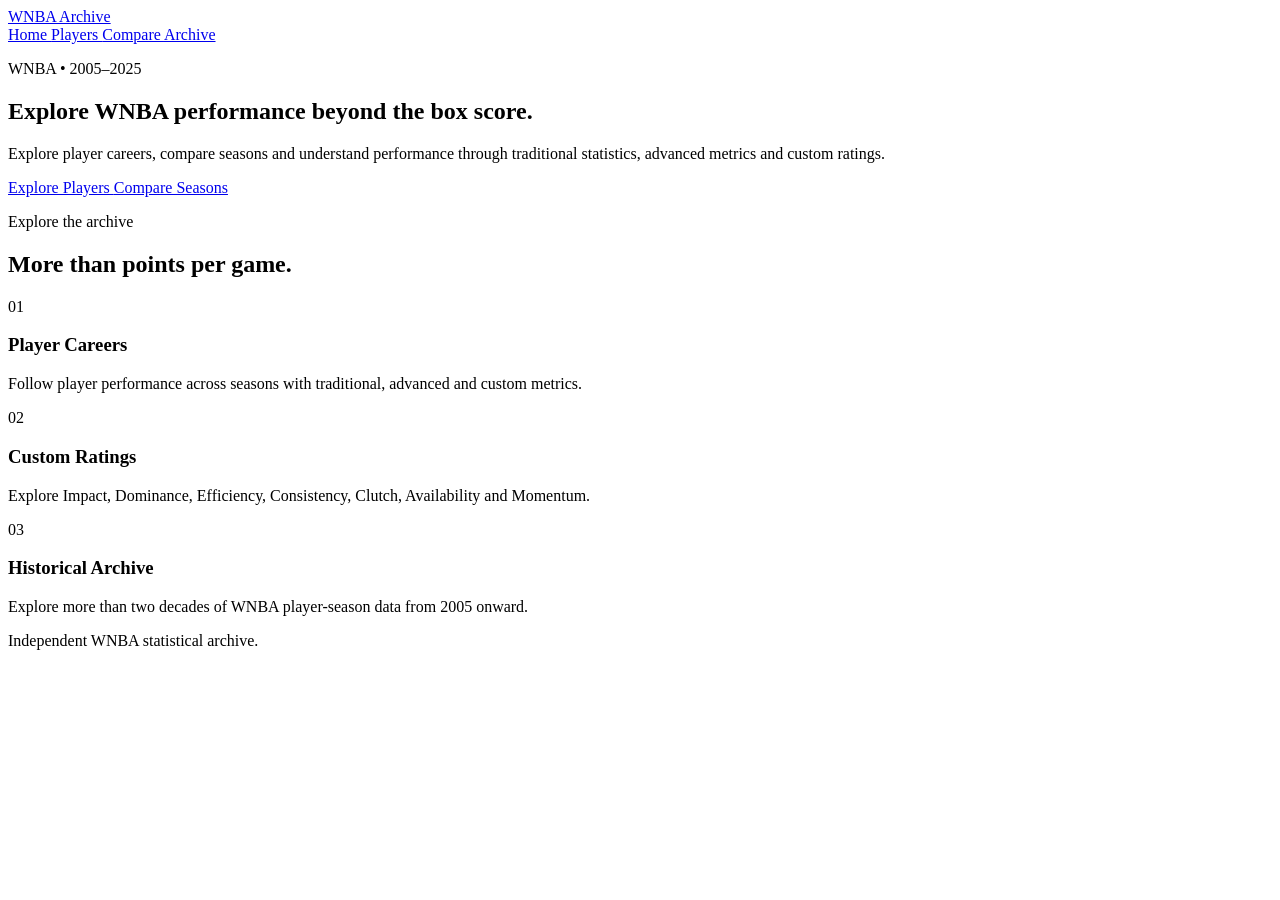
==== index.html @ b2551b7a "Create homepage" ====
<!DOCTYPE html>
<html lang="en">
<head>
    <meta charset="UTF-8">

    <meta
        name="viewport"
        content="width=device-width, initial-scale=1.0"
    >

    <title>WNBA Archive</title>

    <link
        rel="stylesheet"
        href="css/styles.css"
    >
</head>

<body>

    <header class="site-header">

        <div class="container nav-container">

            <a
                href="index.html"
                class="logo"
            >
                WNBA Archive
            </a>

            <nav class="main-nav">

                <a href="index.html">
                    Home
                </a>

                <a href="players.html">
                    Players
                </a>

                <a href="#">
                    Compare
                </a>

                <a href="#">
                    Archive
                </a>

            </nav>

        </div>

    </header>


    <main>

        <section class="hero">

            <div class="container hero-content">

                <p class="eyebrow">
                    WNBA • 2005–2025
                </p>

                <h1>
                    Explore WNBA performance beyond the box score.
                </h1>

                <p class="hero-text">
                    Explore player careers, compare seasons and understand
                    performance through traditional statistics, advanced
                    metrics and custom ratings.
                </p>


                <div class="hero-actions">

                    <a
                        href="players.html"
                        class="button primary-button"
                    >
                        Explore Players
                    </a>

                    <a
                        href="#"
                        class="button secondary-button"
                    >
                        Compare Seasons
                    </a>

                </div>

            </div>

        </section>


        <section class="feature-section">

            <div class="container">

                <div class="section-heading">

                    <p class="eyebrow">
                        Explore the archive
                    </p>

                    <h2>
                        More than points per game.
                    </h2>

                </div>


                <div class="feature-grid">

                    <article class="feature-card">

                        <span class="feature-number">
                            01
                        </span>

                        <h3>
                            Player Careers
                        </h3>

                        <p>
                            Follow player performance across seasons
                            with traditional, advanced and custom metrics.
                        </p>

                    </article>


                    <article class="feature-card">

                        <span class="feature-number">
                            02
                        </span>

                        <h3>
                            Custom Ratings
                        </h3>

                        <p>
                            Explore Impact, Dominance, Efficiency,
                            Consistency, Clutch, Availability and Momentum.
                        </p>

                    </article>


                    <article class="feature-card">

                        <span class="feature-number">
                            03
                        </span>

                        <h3>
                            Historical Archive
                        </h3>

                        <p>
                            Explore more than two decades of WNBA
                            player-season data from 2005 onward.
                        </p>

                    </article>

                </div>

            </div>

        </section>

    </main>


    <footer class="site-footer">

        <div class="container">

            <p>
                Independent WNBA statistical archive.
            </p>

        </div>

    </footer>


</body>
</html>
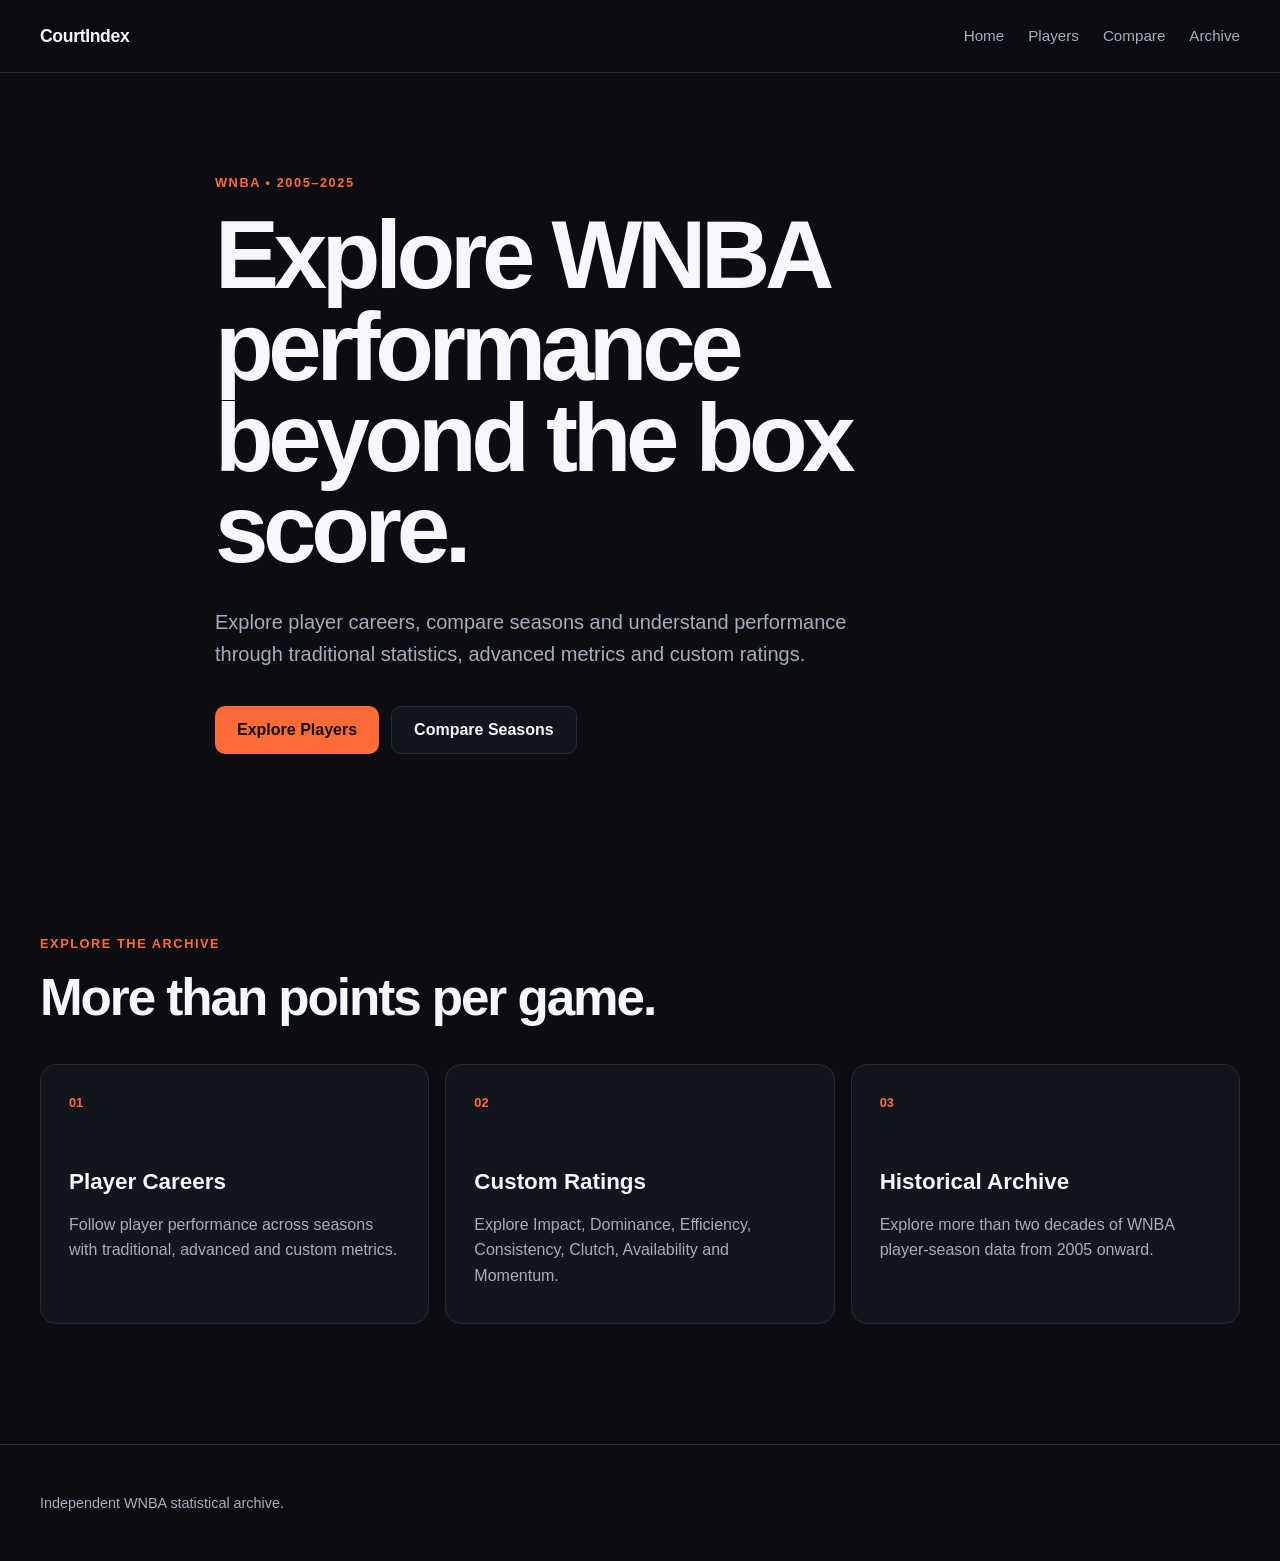
==== commit 498e4719: "Update index.html" ====
--- a/index.html
+++ b/index.html
@@ -8,7 +8,7 @@
         content="width=device-width, initial-scale=1.0"
     >
 
-    <title>WNBA Archive</title>
+    <title>CourtIndex</title>
 
     <link
         rel="stylesheet"
@@ -26,7 +26,7 @@
                 href="index.html"
                 class="logo"
             >
-                WNBA Archive
+                CourtIndex
             </a>
 
             <nav class="main-nav">
@@ -193,4 +193,4 @@
 
 
 </body>
-</html>+</html>
--- a/css/styles.css
+++ b/css/styles.css
@@ -0,0 +1,805 @@
+/* =========================================================
+   WNBA ARCHIVE
+   GLOBAL STYLES
+   ========================================================= */
+
+
+:root {
+
+    --background: #0b0d12;
+
+    --surface: #12151d;
+
+    --surface-light: #191d27;
+
+    --border: #252a36;
+
+    --text: #f5f7fb;
+
+    --text-muted: #a5adbd;
+
+    --accent: #ff6b35;
+
+    --accent-hover: #ff8055;
+
+    --max-width: 1200px;
+
+}
+
+
+/* =========================================================
+   RESET
+   ========================================================= */
+
+* {
+    box-sizing: border-box;
+}
+
+
+html {
+    scroll-behavior: smooth;
+}
+
+
+body {
+
+    margin: 0;
+
+    font-family:
+        Inter,
+        -apple-system,
+        BlinkMacSystemFont,
+        "Segoe UI",
+        sans-serif;
+
+    background:
+        var(--background);
+
+    color:
+        var(--text);
+
+    line-height: 1.6;
+
+}
+
+
+a {
+    color: inherit;
+    text-decoration: none;
+}
+
+
+img {
+    max-width: 100%;
+}
+
+
+/* =========================================================
+   CONTAINER
+   ========================================================= */
+
+.container {
+
+    width: min(
+        calc(100% - 32px),
+        var(--max-width)
+    );
+
+    margin-inline: auto;
+
+}
+
+
+/* =========================================================
+   HEADER
+   ========================================================= */
+
+.site-header {
+
+    position: sticky;
+
+    top: 0;
+
+    z-index: 100;
+
+    border-bottom:
+        1px solid var(--border);
+
+    background:
+        rgba(11, 13, 18, 0.94);
+
+    backdrop-filter:
+        blur(12px);
+
+}
+
+
+.nav-container {
+
+    min-height: 72px;
+
+    display: flex;
+
+    align-items: center;
+
+    justify-content: space-between;
+
+    gap: 24px;
+
+}
+
+
+.logo {
+
+    font-size: 1.1rem;
+
+    font-weight: 800;
+
+    letter-spacing: -0.02em;
+
+}
+
+
+.main-nav {
+
+    display: flex;
+
+    align-items: center;
+
+    gap: 24px;
+
+    font-size: 0.95rem;
+
+    color:
+        var(--text-muted);
+
+}
+
+
+.main-nav a:hover {
+
+    color:
+        var(--text);
+
+}
+
+
+/* =========================================================
+   HERO
+   ========================================================= */
+
+.hero {
+
+    min-height: 70vh;
+
+    display: flex;
+
+    align-items: center;
+
+    padding:
+        100px 0;
+
+}
+
+
+.hero-content {
+
+    max-width:
+        850px;
+
+}
+
+
+.eyebrow {
+
+    margin:
+        0 0 16px;
+
+    color:
+        var(--accent);
+
+    font-size:
+        0.8rem;
+
+    font-weight:
+        800;
+
+    letter-spacing:
+        0.12em;
+
+    text-transform:
+        uppercase;
+
+}
+
+
+.hero h1 {
+
+    margin:
+        0;
+
+    max-width:
+        800px;
+
+    font-size:
+        clamp(
+            3rem,
+            8vw,
+            6rem
+        );
+
+    line-height:
+        0.95;
+
+    letter-spacing:
+        -0.055em;
+
+}
+
+
+.hero-text {
+
+    max-width:
+        700px;
+
+    margin:
+        32px 0 0;
+
+    color:
+        var(--text-muted);
+
+    font-size:
+        clamp(
+            1.05rem,
+            2vw,
+            1.25rem
+        );
+
+}
+
+
+.hero-actions {
+
+    display:
+        flex;
+
+    flex-wrap:
+        wrap;
+
+    gap:
+        12px;
+
+    margin-top:
+        36px;
+
+}
+
+
+/* =========================================================
+   BUTTONS
+   ========================================================= */
+
+.button {
+
+    min-height:
+        48px;
+
+    display:
+        inline-flex;
+
+    align-items:
+        center;
+
+    justify-content:
+        center;
+
+    padding:
+        0 22px;
+
+    border-radius:
+        10px;
+
+    font-weight:
+        700;
+
+    transition:
+        0.2s ease;
+
+}
+
+
+.primary-button {
+
+    background:
+        var(--accent);
+
+    color:
+        #111;
+
+}
+
+
+.primary-button:hover {
+
+    background:
+        var(--accent-hover);
+
+    transform:
+        translateY(-1px);
+
+}
+
+
+.secondary-button {
+
+    border:
+        1px solid var(--border);
+
+    background:
+        var(--surface);
+
+}
+
+
+.secondary-button:hover {
+
+    background:
+        var(--surface-light);
+
+}
+
+
+/* =========================================================
+   FEATURE SECTION
+   ========================================================= */
+
+.feature-section {
+
+    padding:
+        80px 0 120px;
+
+}
+
+
+.section-heading {
+
+    max-width:
+        700px;
+
+    margin-bottom:
+        40px;
+
+}
+
+
+.section-heading h2 {
+
+    margin:
+        0;
+
+    font-size:
+        clamp(
+            2rem,
+            4vw,
+            3.4rem
+        );
+
+    line-height:
+        1.05;
+
+    letter-spacing:
+        -0.04em;
+
+}
+
+
+.feature-grid {
+
+    display:
+        grid;
+
+    grid-template-columns:
+        repeat(
+            3,
+            1fr
+        );
+
+    gap:
+        16px;
+
+}
+
+
+.feature-card {
+
+    min-height:
+        260px;
+
+    padding:
+        28px;
+
+    border:
+        1px solid var(--border);
+
+    border-radius:
+        16px;
+
+    background:
+        var(--surface);
+
+}
+
+
+.feature-number {
+
+    display:
+        block;
+
+    margin-bottom:
+        50px;
+
+    color:
+        var(--accent);
+
+    font-size:
+        0.8rem;
+
+    font-weight:
+        800;
+
+}
+
+
+.feature-card h3 {
+
+    margin:
+        0 0 12px;
+
+    font-size:
+        1.4rem;
+
+}
+
+
+.feature-card p {
+
+    margin:
+        0;
+
+    color:
+        var(--text-muted);
+
+}
+
+
+/* =========================================================
+   FOOTER
+   ========================================================= */
+
+.site-footer {
+
+    padding:
+        32px 0;
+
+    border-top:
+        1px solid var(--border);
+
+    color:
+        var(--text-muted);
+
+    font-size:
+        0.9rem;
+
+}
+
+
+/* =========================================================
+   MOBILE / IPAD
+   ========================================================= */
+
+@media (
+    max-width: 800px
+) {
+
+    .main-nav a:nth-child(n+3) {
+        display: none;
+    }
+
+
+    .hero {
+        min-height: auto;
+
+        padding:
+            80px 0;
+    }
+
+
+    .feature-grid {
+
+        grid-template-columns:
+            1fr;
+
+    }
+
+}
+
+
+@media (
+    max-width: 480px
+) {
+
+    .nav-container {
+
+        min-height:
+            64px;
+
+    }
+
+
+    .main-nav {
+
+        gap:
+            16px;
+
+    }
+
+
+    .hero h1 {
+
+        font-size:
+            3.2rem;
+
+    }
+
+}
+/* =========================================================
+   PLAYERS PAGE
+   ========================================================= */
+
+.players-page {
+
+    min-height:
+        100vh;
+
+}
+
+
+.page-intro {
+
+    padding:
+        72px 0 28px;
+
+}
+
+
+.page-intro h1 {
+
+    margin:
+        0;
+
+    font-size:
+        clamp(
+            2.7rem,
+            6vw,
+            5rem
+        );
+
+    letter-spacing:
+        -0.05em;
+
+    line-height:
+        1;
+
+}
+
+
+.page-intro p:not(.eyebrow) {
+
+    max-width:
+        600px;
+
+    margin:
+        18px 0 0;
+
+    color:
+        var(--text-muted);
+
+}
+
+
+.player-search-section {
+
+    padding:
+        20px 0 100px;
+
+}
+
+
+.search-wrapper {
+
+    position:
+        sticky;
+
+    top:
+        88px;
+
+    z-index:
+        20;
+
+    padding:
+        12px 0;
+
+    background:
+        var(--background);
+
+}
+
+
+#player-search {
+
+    width:
+        100%;
+
+    height:
+        58px;
+
+    padding:
+        0 18px;
+
+    border:
+        1px solid var(--border);
+
+    border-radius:
+        12px;
+
+    outline:
+        none;
+
+    background:
+        var(--surface);
+
+    color:
+        var(--text);
+
+    font:
+        inherit;
+
+    font-size:
+        1rem;
+
+}
+
+
+#player-search:focus {
+
+    border-color:
+        var(--accent);
+
+}
+
+
+.player-count {
+
+    margin:
+        20px 0;
+
+    color:
+        var(--text-muted);
+
+    font-size:
+        0.9rem;
+
+}
+
+
+.player-grid {
+
+    display:
+        grid;
+
+    grid-template-columns:
+        repeat(
+            3,
+            minmax(
+                0,
+                1fr
+            )
+        );
+
+    gap:
+        12px;
+
+}
+
+
+.player-card {
+
+    display:
+        block;
+
+    padding:
+        20px;
+
+    border:
+        1px solid var(--border);
+
+    border-radius:
+        12px;
+
+    background:
+        var(--surface);
+
+    transition:
+        0.2s ease;
+
+}
+
+
+.player-card:hover {
+
+    border-color:
+        var(--accent);
+
+    transform:
+        translateY(-2px);
+
+}
+
+
+.player-name {
+
+    margin:
+        0;
+
+    font-size:
+        1.1rem;
+
+}
+
+
+.player-career {
+
+    margin:
+        8px 0 0;
+
+    color:
+        var(--text-muted);
+
+    font-size:
+        0.9rem;
+
+}
+
+
+@media (
+    max-width: 800px
+) {
+
+    .player-grid {
+
+        grid-template-columns:
+            repeat(
+                2,
+                minmax(
+                    0,
+                    1fr
+                )
+            );
+
+    }
+
+}
+
+
+@media (
+    max-width: 520px
+) {
+
+    .player-grid {
+
+        grid-template-columns:
+            1fr;
+
+    }
+
+}
